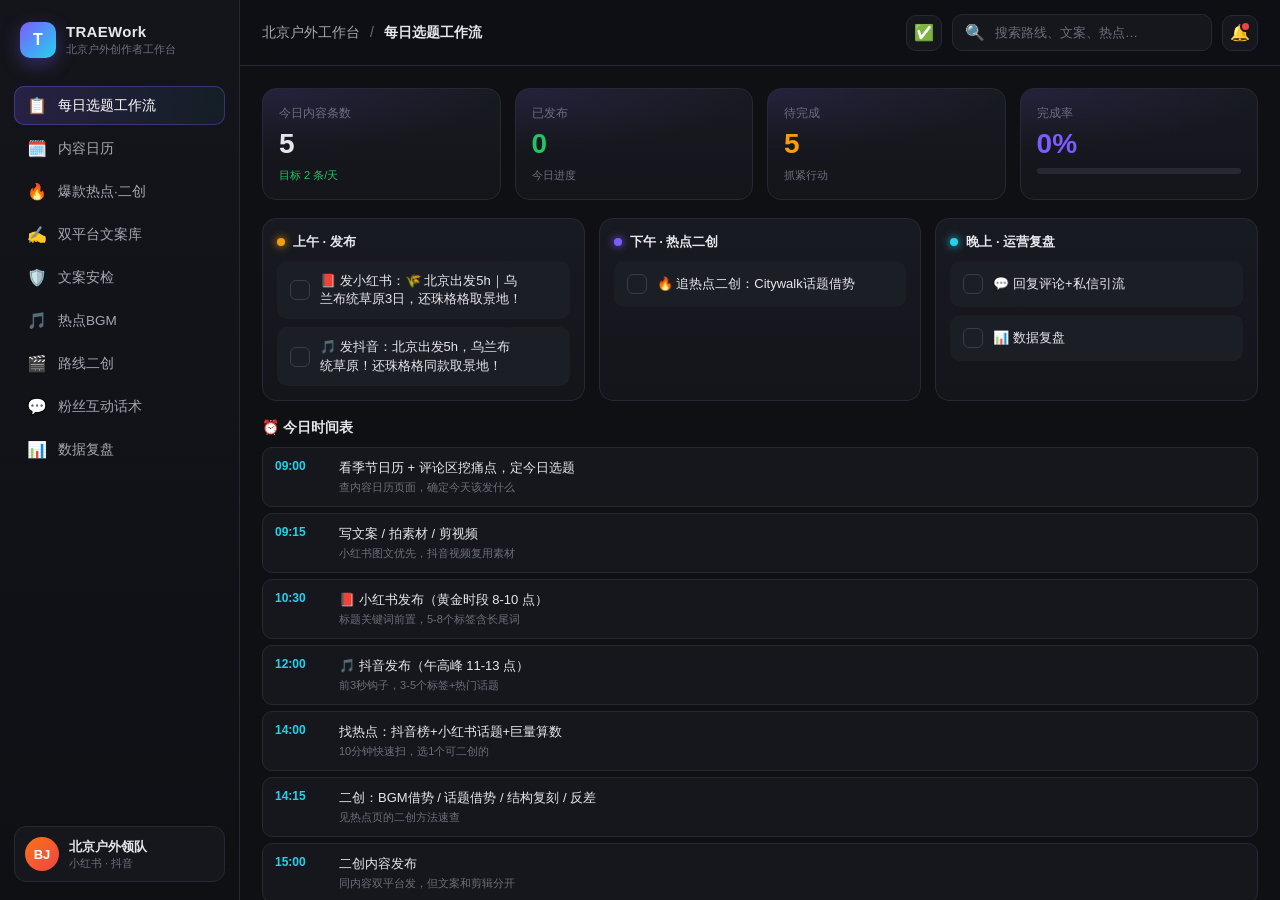
==== app/index.html @ 6b3df48c "初始部署：北京户外创作者工作台 APP 包含9个模块： - 每日选题工作流 - 内容日历（12月×37路线） - 爆款热点·二创 - 双平台文案库（AI生成） - 文案安检（违禁词扫描） - 热点BG" ====
<!DOCTYPE html>
<html lang="zh-CN">
<head>
<meta charset="UTF-8">
<meta name="viewport" content="width=device-width, initial-scale=1.0, maximum-scale=1.0, user-scalable=no, viewport-fit=cover">
<meta name="theme-color" content="#0e0e10">
<meta name="apple-mobile-web-app-capable" content="yes">
<meta name="apple-mobile-web-app-status-bar-style" content="black-translucent">
<meta name="apple-mobile-web-app-title" content="工作台">
<meta name="mobile-web-app-capable" content="yes">
<link rel="apple-touch-icon" href="icon-192.png">
<link rel="icon" type="image/png" sizes="192x192" href="icon-192.png">
<link rel="manifest" href="manifest.json">
<title>工作台 · 北京户外创作者</title>
<link rel="stylesheet" href="styles.css">
</head>
<body>
<div class="app">
  <!-- 左侧导航 -->
  <aside class="sidebar" id="sidebar">
    <div class="brand">
      <div class="brand-mark">T</div>
      <div class="brand-text">
        <div class="brand-name">TRAEWork</div>
        <div class="brand-sub">北京户外创作者工作台</div>
      </div>
    </div>
    <nav class="nav">
      <button class="nav-item active" data-page="plan">
        <span class="nav-icon">📋</span>
        <span class="nav-label">每日选题工作流</span>
      </button>
      <button class="nav-item" data-page="calendar">
        <span class="nav-icon">🗓️</span>
        <span class="nav-label">内容日历</span>
      </button>
      <button class="nav-item" data-page="hot">
        <span class="nav-icon">🔥</span>
        <span class="nav-label">爆款热点·二创</span>
      </button>
      <button class="nav-item" data-page="copy">
        <span class="nav-icon">✍️</span>
        <span class="nav-label">双平台文案库</span>
      </button>
      <button class="nav-item" data-page="check">
        <span class="nav-icon">🛡️</span>
        <span class="nav-label">文案安检</span>
      </button>
      <button class="nav-item" data-page="bgm">
        <span class="nav-icon">🎵</span>
        <span class="nav-label">热点BGM</span>
      </button>
      <button class="nav-item" data-page="remix">
        <span class="nav-icon">🎬</span>
        <span class="nav-label">路线二创</span>
      </button>
      <button class="nav-item" data-page="interact">
        <span class="nav-icon">💬</span>
        <span class="nav-label">粉丝互动话术</span>
      </button>
      <button class="nav-item" data-page="review">
        <span class="nav-icon">📊</span>
        <span class="nav-label">数据复盘</span>
      </button>
    </nav>
    <div class="sidebar-foot">
      <div class="user-chip">
        <div class="avatar">BJ</div>
        <div>
          <div class="u-name">北京户外领队</div>
          <div class="u-role">小红书 · 抖音</div>
        </div>
      </div>
    </div>
  </aside>

  <!-- 移动端底部 Tab -->
  <nav class="tabbar" id="tabbar">
    <button class="tab-item active" data-page="plan"><span class="tab-icon">📋</span><span class="tab-label">选题</span></button>
    <button class="tab-item" data-page="calendar"><span class="tab-icon">🗓️</span><span class="tab-label">日历</span></button>
    <button class="tab-item" data-page="hot"><span class="tab-icon">🔥</span><span class="tab-label">热点</span></button>
    <button class="tab-item" data-page="copy"><span class="tab-icon">✍️</span><span class="tab-label">文案</span></button>
    <button class="tab-item" data-page="check"><span class="tab-icon">🛡️</span><span class="tab-label">安检</span></button>
    <button class="tab-item" data-page="bgm"><span class="tab-icon">🎵</span><span class="tab-label">BGM</span></button>
    <button class="tab-item" data-page="remix"><span class="tab-icon">🎬</span><span class="tab-label">二创</span></button>
    <button class="tab-item" data-page="interact"><span class="tab-icon">💬</span><span class="tab-label">话术</span></button>
    <button class="tab-item" data-page="review"><span class="tab-icon">📊</span><span class="tab-label">复盘</span></button>
  </nav>

  <!-- 主内容区 -->
  <main class="main">
    <header class="topbar">
      <div class="topbar-left">
        <button class="menu-btn" id="menuBtn" aria-label="菜单">☰</button>
        <div class="crumb">
          <span class="crumb-home">北京户外工作台</span>
          <span class="crumb-sep">/</span>
          <span class="crumb-current" id="crumbCurrent">每日选题工作流</span>
        </div>
      </div>
      <div class="topbar-right">
        <button class="sync-btn" id="syncIcon" title="云端同步">☁️</button>
        <div class="search"><span>🔍</span><input type="text" id="globalSearch" placeholder="搜索路线、文案、热点…"></div>
        <button class="bell" aria-label="通知">🔔<span class="dot"></span></button>
      </div>
    </header>

    <section class="content" id="content">

      <!-- ====== 页面 1：每日选题工作流 ====== -->
      <div class="page active" id="page-plan">
        <!-- 顶部数据 -->
        <div class="stats">
          <div class="stat-card"><div class="stat-label">今日内容条数</div><div class="stat-value" id="stat-total">0</div><div class="stat-foot"><span class="up">目标 2 条/天</span></div></div>
          <div class="stat-card"><div class="stat-label">已发布</div><div class="stat-value done" id="stat-done">0</div><div class="stat-foot">今日进度</div></div>
          <div class="stat-card"><div class="stat-label">待完成</div><div class="stat-value pending" id="stat-pending">0</div><div class="stat-foot">抓紧行动</div></div>
          <div class="stat-card"><div class="stat-label">完成率</div><div class="stat-value rate" id="stat-rate">0%</div><div class="progress"><div class="bar" id="rateBar"></div></div></div>
        </div>

        <!-- 今日时间表 -->
        <!-- 今日任务看板（三栏） -->
        <div class="board">
          <section class="col"><div class="col-head"><div class="col-title"><span class="col-dot morning"></span>上午 · 发布</div></div><ul class="task-list" id="col-morning"></ul></section>
          <section class="col"><div class="col-head"><div class="col-title"><span class="col-dot afternoon"></span>下午 · 热点二创</div></div><ul class="task-list" id="col-afternoon"></ul></section>
          <section class="col"><div class="col-head"><div class="col-title"><span class="col-dot evening"></span>晚上 · 运营复盘</div></div><ul class="task-list" id="col-evening"></ul></section>
        </div>

        <div class="section-title" style="margin-top:18px">⏰ 今日时间表</div>
        <div class="timeline" id="timeline"></div>

        <!-- 选题决策表 -->
        <div class="section-title" style="margin-top:18px">🧠 今日选题决策表</div>
        <div class="idea-grid" id="topicGrid"></div>

        <!-- 评论区挖宝 -->
        <div class="section-title" style="margin-top:18px">💬 评论区选题金矿</div>
        <div class="comment-mine" id="commentMine"></div>
      </div>

      <!-- ====== 页面 2：内容日历 ====== -->
      <div class="page" id="page-calendar">
        <div class="page-head"><h2>📅 北京户外年度内容日历</h2><div class="calendar-nav"><button id="calPrev">‹</button><span id="calMonth">7月</span><button id="calNext">›</button></div></div>
        <div class="calendar-grid" id="calendarGrid"></div>
      </div>

      <!-- ====== 页面 3：爆款热点·二创 ====== -->
      <div class="page" id="page-hot">
        <div class="page-head"><h2>🔥 爆款热点 · 二创工作台</h2><button class="new-btn ghost" id="newHotBtn">＋ 收录热点</button></div>
        <div class="section-title">🔄 今日可追热点</div>
        <div class="hot-list" id="hotList"></div>
        <div class="section-title" style="margin-top:14px">🧪 二创方法速查</div>
        <div class="remix-methods" id="remixMethods"></div>
        <div class="section-title" style="margin-top:14px">🚫 违禁词速查表（发之前扫一眼）</div>
        <div class="banned-table" id="bannedTable"></div>
      </div>

      <!-- ====== 页面 4：双平台文案库 ====== -->
      <div class="page" id="page-copy">
        <div class="page-head"><h2>✍️ 双平台文案库</h2><div class="search local"><span>🔍</span><input type="text" id="copySearch" placeholder="搜路线、月份…"></div></div>
        
        <!-- AI 生成区 -->
        <div class="ai-gen-area">
          <div class="ai-gen-title">🤖 AI 智能生成文案</div>
          <div class="ai-gen-desc">输入任意路线名或地点，自动生成小红书+抖音双平台文案（自动过违禁词）</div>
          <div class="ai-gen-input-row">
            <input type="text" id="aiRouteInput" placeholder="例如：麻田岭露营、北灵山徒步、乌兰哈达火山…">
            <button class="btn primary" id="aiGenBtn">✨ 生成文案</button>
          </div>
          <div class="ai-gen-result" id="aiGenResult"></div>
        </div>

        <div class="section-title">📚 文案库 · 小红书 & 抖音 对照</div>
        <div class="copy-list" id="copyList"></div>
      </div>

      <!-- ====== 页面 5：文案安检 ====== -->
      <div class="page" id="page-check">
        <div class="page-head"><h2>🛡️ 文案安检 · 违禁词扫描</h2></div>
        <div class="check-layout">
          <!-- 左侧输入区 -->
          <div class="check-input-area">
            <div class="form-row">
              <label>选择平台</label>
              <div class="seg" id="scanPlatform">
                <button class="seg-btn active" data-plat="both">两平台都查</button>
                <button class="seg-btn" data-plat="xhs">📕 小红书</button>
                <button class="seg-btn" data-plat="dy">🎵 抖音</button>
              </div>
            </div>
            <div class="form-row">
              <label>粘贴你要检查的文案（标题+正文+标签都放进来）</label>
              <textarea id="scanInput" rows="10" placeholder="在这里粘贴小红书或抖音的文案内容…&#10;&#10;比如：&#10;北京最美冰瀑！白河峡谷徒步，拍出人生照片&#10;#白河峡谷 #冰瀑徒步 #北京户外 #组队"></textarea>
            </div>
            <div class="form-actions" style="justify-content:flex-start">
              <button class="btn primary" id="scanBtn">🔍 开始扫描</button>
              <button class="btn ghost" id="scanClear">清空</button>
            </div>
          </div>
          <!-- 右侧结果区 -->
          <div class="check-result-area" id="scanResult">
            <div class="scan-hint">👆 左边粘贴文案，选择平台，点击扫描即可检查违禁词</div>
          </div>
        </div>
      </div>

      <!-- ====== 页面 6：热点BGM ====== -->
      <div class="page" id="page-bgm">
        <div class="page-head">
          <h2>🎵 热点 BGM · 爆款背景音乐</h2>
          <div class="bgm-filters">
            <button class="bgm-filter active" data-filter="all">全部</button>
            <button class="bgm-filter" data-filter="抖音">抖音</button>
            <button class="bgm-filter" data-filter="小红书">小红书</button>
            <button class="bgm-filter" data-filter="治愈">治愈</button>
            <button class="bgm-filter" data-filter="励志">励志</button>
            <button class="bgm-filter" data-filter="古风">古风</button>
          </div>
        </div>
        <div class="bgm-list" id="bgmList"></div>
        <div class="section-title" style="margin-top:18px">💡 BGM 使用技巧</div>
        <div class="bgm-tips" id="bgmTips"></div>
      </div>

      <!-- ====== 页面 7：路线二创 ====== -->
      <div class="page" id="page-remix">
        <div class="page-head"><h2>🎬 路线二创 · 攻略转文案</h2></div>
        
        <div class="remix-layout">
          <!-- 左侧：输入攻略 -->
          <div class="remix-input-area">
            <div class="remix-step">
              <div class="remix-step-num">1</div>
              <div class="remix-step-text">粘贴路线攻略（从其他博主/自己整理的素材都可以）</div>
            </div>
            <textarea id="remixInput" rows="12" placeholder="在这里粘贴路线攻略文本…&#10;&#10;例如：&#10;麻田岭位于河北蔚县，海拔2100米，高山草甸地貌。&#10;从北京出发约4小时车程。&#10;路线全程约12公里，累计爬升600米，难度中等。&#10;7-8月是花开季节，草甸上野花遍地。&#10;适合露营、徒步、摄影。&#10;注意事项：海拔较高需带保暖衣物，无信号需提前下载轨迹。"></textarea>
            <div class="remix-options">
              <div class="form-row" style="margin:0">
                <label>内容风格</label>
                <div class="seg" id="remixStyle">
                  <button class="seg-btn active" data-style="种草">种草安利</button>
                  <button class="seg-btn" data-style="攻略">实用攻略</button>
                  <button class="seg-btn" data-style="vlog">vlog叙事</button>
                </div>
              </div>
            </div>
            <button class="btn primary remix-gen-btn" id="remixGenBtn">✨ 一键生成双平台文案</button>
          </div>
          
          <!-- 右侧：生成结果 -->
          <div class="remix-result-area" id="remixResult">
            <div class="scan-hint">👈 左边粘贴攻略，点「一键生成」即可获得可直接发布的小红书+抖音文案</div>
          </div>
        </div>
      </div>

      <!-- ====== 页面 9：粉丝互动话术 ====== -->
      <div class="page" id="page-interact">
        <div class="page-head">
          <h2>💬 粉丝互动话术库</h2>
          <div class="interact-filters">
            <button class="interact-filter active" data-stage="all">全部</button>
            <button class="interact-filter" data-stage="comment">评论回复</button>
            <button class="interact-filter" data-stage="dm">私信引导</button>
            <button class="interact-filter" data-stage="wechat">加微信</button>
          </div>
        </div>

        <!-- 转化漏斗示意 -->
        <div class="interact-funnel">
          <div class="funnel-step">
            <div class="funnel-icon">📝</div>
            <div class="funnel-label">发布内容</div>
            <div class="funnel-desc">吸引评论</div>
          </div>
          <div class="funnel-arrow">→</div>
          <div class="funnel-step">
            <div class="funnel-icon">💬</div>
            <div class="funnel-label">评论回复</div>
            <div class="funnel-desc">引导到私信</div>
          </div>
          <div class="funnel-arrow">→</div>
          <div class="funnel-step">
            <div class="funnel-icon">📨</div>
            <div class="funnel-label">私信沟通</div>
            <div class="funnel-desc">发送详情+报名</div>
          </div>
          <div class="funnel-arrow">→</div>
          <div class="funnel-step highlight">
            <div class="funnel-icon">🔗</div>
            <div class="funnel-label">加微信</div>
            <div class="funnel-desc">建立长期联系</div>
          </div>
        </div>

        <!-- 平台切换 -->
        <div class="interact-platform-tabs">
          <button class="interact-plat-tab active" data-plat="xhs">📕 小红书话术</button>
          <button class="interact-plat-tab" data-plat="dy">🎵 抖音话术</button>
        </div>

        <!-- 话术列表 -->
        <div class="interact-list" id="interactList"></div>

        <!-- 互动技巧 -->
        <div class="section-title" style="margin-top:18px">💡 互动转化技巧</div>
        <div class="interact-tips" id="interactTips"></div>
      </div>

      <!-- ====== 页面 8：数据复盘 ====== -->
      <div class="page" id="page-review">
        <div class="page-head"><h2>📊 数据复盘</h2><button class="new-btn ghost" id="newReviewBtn">＋ 新增复盘</button></div>
        <div class="review-grid" id="reviewGrid"></div>
      </div>
    </section>
  </main>
</div>

<!-- 弹层：热点 -->
<div class="modal" id="hotModal">
  <div class="modal-mask"></div>
  <div class="modal-body">
    <div class="modal-title">收录热点</div>
    <div class="form-row"><label>热点标题</label><input id="hotTitle" type="text" placeholder="例如：某爆款BGM"></div>
    <div class="form-row"><label>平台 / 来源</label><input id="hotFrom" type="text" placeholder="抖音 / 小红书 / B站…"></div>
    <div class="form-row"><label>链接（可选）</label><input id="hotLink" type="text" placeholder="https://…"></div>
    <div class="form-row"><label>二创角度</label><textarea id="hotAngle" rows="2" placeholder="你的切入角度"></textarea></div>
    <div class="form-actions"><button class="btn ghost" data-close="hotModal">取消</button><button class="btn primary" id="hotSave">保存</button></div>
  </div>
</div>

<!-- 弹层：复盘 -->
<div class="modal" id="reviewModal">
  <div class="modal-mask"></div>
  <div class="modal-body">
    <div class="modal-title">新增复盘</div>
    <div class="form-row"><label>内容主题</label><input id="rvTopic" type="text" placeholder="例：坡峰岭红叶 vlog"></div>
    <div class="form-row"><label>平台</label><div class="seg"><button class="seg-btn active" data-plat="小红书">小红书</button><button class="seg-btn" data-plat="抖音">抖音</button></div></div>
    <div class="form-row two"><div><label>播放量</label><input id="rvViews" type="number" placeholder="0"></div><div><label>点赞</label><input id="rvLikes" type="number" placeholder="0"></div></div>
    <div class="form-row two"><div><label>收藏</label><input id="rvSaves" type="number" placeholder="0"></div><div><label>评论</label><input id="rvComments" type="number" placeholder="0"></div></div>
    <div class="form-row"><label>互动率 %</label><input id="rvRate" type="number" placeholder="0" step="0.1"></div>
    <div class="form-row"><label>报名转化（私信数）</label><input id="rvLeads" type="number" placeholder="0"></div>
    <div class="form-row"><label>复盘要点</label><textarea id="rvNote" rows="3" placeholder="哪些做得好，下次怎么改进…"></textarea></div>
    <div class="form-actions"><button class="btn ghost" data-close="reviewModal">取消</button><button class="btn primary" id="rvSave">保存</button></div>
  </div>
</div>

<!-- 弹层：文案详情 -->
<div class="modal" id="copyModal">
  <div class="modal-mask"></div>
  <div class="modal-body copy-modal-body">
    <div class="modal-title" id="copyModalTitle">文案详情</div>
    <div class="copy-detail" id="copyDetail"></div>
    <div class="form-actions"><button class="btn ghost" id="copyClose">关闭</button><button class="btn primary" id="copyCopyBtn">📋 一键复制</button></div>
  </div>
</div>

<!-- 抽屉 -->
<div class="drawer" id="drawer">
  <div class="drawer-mask"></div>
  <div class="drawer-body" id="drawerBody"></div>
</div>

<div class="toast" id="toast"></div>
<script src="app.js"></script>
</body>
</html>
---- app/styles.css ----
/* ========== 基础变量 ========== */
:root{
  --bg:#0f1014; --bg-2:#16171d; --bg-3:#1c1e25; --line:#262833; --line-2:#2f323d;
  --text:#e6e7ec; --text-2:#a4a7b3; --text-3:#6b6f7c;
  --primary:#7c5cff; --primary-2:#5b3df0; --accent:#22d3ee;
  --green:#22c55e; --red:#ef4444; --yellow:#f59e0b; --pink:#ec4899; --orange:#f97316;
  --xiaohongshu:#ff2442; --douyin:#00f2ea;
  --shadow:0 10px 30px rgba(0,0,0,.35); --radius:14px;
}
*{box-sizing:border-box}
html,body{margin:0;padding:0;height:100%}
body{font-family:-apple-system,BlinkMacSystemFont,"PingFang SC","Hiragino Sans GB","Microsoft YaHei",Segoe UI,Roboto,Helvetica,Arial,sans-serif;background:var(--bg);color:var(--text);-webkit-font-smoothing:antialiased;overflow:hidden}
button{font:inherit;color:inherit;background:none;border:0;cursor:pointer}
input,textarea{font:inherit;color:inherit;background:transparent;border:0;outline:none;width:100%}
ul{list-style:none;margin:0;padding:0}
h2{margin:0;font-size:18px;font-weight:600}

/* ========== 布局 ========== */
.app{display:grid;grid-template-columns:240px 1fr;height:100vh;height:100dvh;width:100%;background:var(--bg)}
.sidebar{background:linear-gradient(180deg,#14151b 0%,#0f1014 100%);border-right:1px solid var(--line);display:flex;flex-direction:column;padding:18px 14px;gap:18px}
.brand{display:flex;align-items:center;gap:10px;padding:4px 6px}
.brand-mark{width:36px;height:36px;border-radius:10px;background:linear-gradient(135deg,#7c5cff,#22d3ee);display:grid;place-items:center;font-weight:800;color:#fff;box-shadow:0 6px 18px rgba(124,92,255,.35)}
.brand-name{font-weight:700;font-size:15px;letter-spacing:.3px}
.brand-sub{font-size:11px;color:var(--text-3);margin-top:2px}
.nav{display:flex;flex-direction:column;gap:4px;margin-top:6px}
.nav-item{display:flex;align-items:center;gap:10px;padding:10px 12px;border-radius:10px;color:var(--text-2);transition:.2s;text-align:left}
.nav-item:hover{background:var(--bg-2);color:var(--text)}
.nav-item.active{background:linear-gradient(90deg,rgba(124,92,255,.18),rgba(34,211,238,.05));color:#fff;box-shadow:inset 0 0 0 1px rgba(124,92,255,.35)}
.nav-icon{width:22px;text-align:center}
.nav-label{font-size:13.5px}
.sidebar-foot{margin-top:auto}
.user-chip{display:flex;align-items:center;gap:10px;padding:10px;border-radius:12px;background:var(--bg-2);border:1px solid var(--line)}
.avatar{width:34px;height:34px;border-radius:50%;background:linear-gradient(135deg,#f97316,#ef4444);display:grid;place-items:center;font-weight:700;color:#fff;font-size:13px}
.u-name{font-size:13px;font-weight:600}
.u-role{font-size:11px;color:var(--text-3)}

/* ========== 主区 ========== */
.main{display:flex;flex-direction:column;min-width:0;overflow:hidden}
.topbar{display:flex;align-items:center;justify-content:space-between;padding:14px 22px;border-bottom:1px solid var(--line);background:rgba(15,16,20,.7);backdrop-filter:blur(8px);position:sticky;top:0;z-index:10}
.topbar-left{display:flex;align-items:center;gap:12px}
.menu-btn{display:none;font-size:20px;color:var(--text-2);padding:6px 8px;border-radius:8px}
.menu-btn:hover{background:var(--bg-2);color:var(--text)}
.crumb{font-size:14px;color:var(--text-2)}
.crumb-sep{margin:0 6px;color:var(--text-3)}
.crumb-current{color:var(--text);font-weight:600}
.topbar-right{display:flex;align-items:center;gap:10px}
.search{display:flex;align-items:center;gap:8px;background:var(--bg-2);border:1px solid var(--line);border-radius:10px;padding:8px 12px;width:260px;color:var(--text-3)}
.search.local{width:220px}
.search input{color:var(--text);font-size:13px}
.search input::placeholder{color:var(--text-3)}
.bell{position:relative;width:36px;height:36px;border-radius:10px;background:var(--bg-2);border:1px solid var(--line)}
.bell .dot{position:absolute;top:7px;right:8px;width:7px;height:7px;border-radius:50%;background:var(--red);box-shadow:0 0 0 2px var(--bg-2)}
.new-btn{background:linear-gradient(135deg,#7c5cff,#5b3df0);color:#fff;border-radius:10px;padding:9px 14px;font-size:13px;font-weight:600;box-shadow:0 6px 18px rgba(124,92,255,.35)}
.new-btn:hover{filter:brightness(1.05)}
.new-btn.ghost{background:var(--bg-2);border:1px solid var(--line);color:var(--text);box-shadow:none}
.new-btn.ghost:hover{border-color:var(--primary)}

/* ========== 内容 ========== */
.content{flex:1;overflow:auto;padding:22px;scrollbar-width:thin;scrollbar-color:#2a2c36 transparent}
.content::-webkit-scrollbar{width:8px;height:8px}
.content::-webkit-scrollbar-thumb{background:#2a2c36;border-radius:6px}
.page{display:none}
.page.active{display:block;animation:fade .2s ease}
@keyframes fade{from{opacity:0;transform:translateY(4px)}to{opacity:1;transform:none}}
.section-title{font-size:14px;font-weight:600;margin-bottom:10px;display:flex;align-items:center;gap:8px}

/* 统计卡片 */
.stats{display:grid;grid-template-columns:repeat(4,1fr);gap:14px;margin-bottom:18px}
.stat-card{background:linear-gradient(180deg,#181a21 0%,#14151b 100%);border:1px solid var(--line);border-radius:var(--radius);padding:16px;position:relative;overflow:hidden}
.stat-card::before{content:"";position:absolute;inset:0;background:radial-gradient(400px 100px at 0% 0%,rgba(124,92,255,.12),transparent 60%);pointer-events:none}
.stat-label{color:var(--text-3);font-size:12px}
.stat-value{font-size:28px;font-weight:700;margin:6px 0 8px;letter-spacing:.3px}
.stat-value.done{color:var(--green)}
.stat-value.pending{color:var(--yellow)}
.stat-value.rate{color:var(--primary)}
.stat-foot{font-size:11px;color:var(--text-3);display:flex;gap:6px;align-items:center}
.up{color:var(--green)}
.progress{height:6px;background:#262833;border-radius:99px;overflow:hidden;margin-top:6px}
.bar{height:100%;width:0%;background:linear-gradient(90deg,#7c5cff,#22d3ee);border-radius:99px;transition:width .4s ease}

/* 看板（三栏） */
.board{display:grid;grid-template-columns:repeat(3,1fr);gap:14px;margin-bottom:18px}
@media (max-width:900px){.board{grid-template-columns:1fr}}
.col{background:linear-gradient(180deg,#181a21 0%,#14151b 100%);border:1px solid var(--line);border-radius:var(--radius);padding:14px;min-height:120px}
.col-head{display:flex;align-items:center;justify-content:space-between;margin-bottom:10px}
.col-title{font-size:13px;font-weight:600;display:flex;align-items:center;gap:8px}
.col-dot{width:8px;height:8px;border-radius:50%;display:inline-block}
.col-dot.morning{background:var(--yellow);box-shadow:0 0 8px var(--yellow)}
.col-dot.afternoon{background:var(--primary);box-shadow:0 0 8px var(--primary)}
.col-dot.evening{background:var(--accent);box-shadow:0 0 8px var(--accent)}
.task-list{display:flex;flex-direction:column;gap:8px}
.task{display:flex;align-items:center;gap:10px;padding:10px 12px;border-radius:10px;background:var(--bg-3);border:1px solid transparent;transition:.15s}
.task:hover{border-color:var(--line-2)}
.task.done{opacity:.6}
.task.done .task-name{text-decoration:line-through;color:var(--text-3)}
.check{width:20px;height:20px;border-radius:6px;border:1.5px solid #3a3d49;flex:0 0 auto;display:grid;place-items:center;cursor:pointer;transition:.15s}
.check:hover{border-color:var(--primary)}
.task.done .check{background:linear-gradient(135deg,#7c5cff,#22d3ee);border-color:transparent}
.check svg{width:12px;height:12px;stroke:#fff;stroke-width:3;fill:none;display:none}
.task.done .check svg{display:block}
.task-name{flex:1;font-size:13px;line-height:1.4}
.task-del{color:var(--text-3);width:24px;height:24px;border-radius:6px;display:grid;place-items:center;opacity:0;transition:.15s}
.task:hover .task-del{opacity:1}
.task-del:hover{background:rgba(239,68,68,.12);color:var(--red)}
.timeline{display:flex;flex-direction:column;gap:6px}
.time-slot{display:flex;gap:12px;align-items:flex-start;padding:10px 12px;border-radius:10px;background:var(--bg-2);border:1px solid var(--line)}
.time-slot .time{font-size:12px;color:var(--accent);width:52px;flex:0 0 auto;font-weight:600;padding-top:1px}
.time-slot .time-desc{font-size:13px;flex:1;line-height:1.5}
.time-slot .time-desc small{display:block;color:var(--text-3);font-size:11px;margin-top:2px}

/* ========== 选题决策表 ========== */
.topic-card{background:linear-gradient(180deg,#181a21,#14151b);border:1px solid var(--line);border-radius:12px;padding:14px;display:flex;flex-direction:column;gap:8px}
.topic-card .topic-name{font-size:14px;font-weight:600;color:var(--accent)}
.topic-card .topic-score{display:flex;gap:12px;font-size:11px;color:var(--text-3);flex-wrap:wrap}
.topic-card .topic-score span{background:var(--bg-2);padding:2px 8px;border-radius:99px}
.topic-card .topic-score .score-total{background:linear-gradient(135deg,#7c5cff,#22d3ee);color:#fff;font-weight:700}
.topic-card .topic-from{font-size:11px;color:var(--text-3)}
.topic-card .topic-hook{font-size:12.5px;color:var(--text-2);line-height:1.6}

/* ========== 评论区挖宝 ========== */
.comment-mine{display:flex;flex-direction:column;gap:6px}
.comment-item{display:flex;gap:10px;align-items:flex-start;padding:10px 12px;border-radius:10px;background:var(--bg-2);border:1px solid var(--line)}
.comment-item .cmt-q{font-size:12.5px;color:var(--text);flex:1;line-height:1.5}
.comment-item .cmt-arrow{color:var(--accent);font-weight:700;font-size:14px;flex:0 0 auto}
.comment-item .cmt-topic{font-size:12px;color:var(--primary);flex:0 0 140px;text-align:right;line-height:1.4}

/* ========== 日历 ========== */
.calendar-nav{display:flex;align-items:center;gap:10px}
.calendar-nav button{width:30px;height:30px;border-radius:8px;background:var(--bg-2);border:1px solid var(--line);color:var(--text-2);font-size:18px;display:grid;place-items:center}
.calendar-nav button:hover{background:var(--primary);color:#fff;border-color:var(--primary)}
#calMonth{font-size:16px;font-weight:600;min-width:50px;text-align:center}
.calendar-grid{display:flex;flex-direction:column;gap:12px}
.cal-month-card{background:linear-gradient(180deg,#181a21,#14151b);border:1px solid var(--line);border-radius:12px;overflow:hidden}
.cal-month-head{padding:12px 14px;display:flex;align-items:center;gap:10px;border-bottom:1px solid var(--line);background:var(--bg-3)}
.cal-month-head .mon{font-size:15px;font-weight:700;min-width:60px}
.cal-month-head .mon-theme{font-size:12px;color:var(--accent)}
.cal-route-table{width:100%;border-collapse:collapse}
.cal-route-table th{text-align:left;padding:8px 14px;font-size:11px;color:var(--text-3);font-weight:500;border-bottom:1px solid var(--line)}
.cal-route-table td{padding:10px 14px;font-size:12.5px;border-bottom:1px solid rgba(38,40,51,.5);vertical-align:top;line-height:1.5}
.cal-route-table td.route-name{font-weight:600;color:var(--text)}
.cal-route-table td.route-copy{color:var(--text-2);max-width:300px}
.cal-route-table tr:hover td{background:rgba(124,92,255,.05)}
.plat-badge{display:inline-block;padding:2px 7px;border-radius:99px;font-size:10px;font-weight:600;margin-right:4px}
.plat-badge.xhs{background:rgba(255,36,66,.15);color:var(--xiaohongshu)}
.plat-badge.dy{background:rgba(0,242,234,.12);color:var(--douyin)}

/* ========== 热点 ========== */
.hot-list{display:flex;flex-direction:column;gap:10px}
.hot-item{display:flex;gap:12px;align-items:flex-start;background:linear-gradient(180deg,#181a21,#14151b);border:1px solid var(--line);border-radius:12px;padding:12px}
.hot-cover{width:96px;height:64px;border-radius:8px;flex:0 0 auto;background:linear-gradient(135deg,#ec4899,#7c5cff);display:grid;place-items:center;color:#fff;font-size:22px}
.hot-body{flex:1;min-width:0}
.hot-title{font-size:14px;font-weight:600;margin-bottom:4px}
.hot-meta{font-size:11.5px;color:var(--text-3);display:flex;gap:8px;flex-wrap:wrap;margin-bottom:6px}
.hot-angle{font-size:12.5px;color:var(--text-2);line-height:1.5}
.hot-actions{display:flex;gap:6px;margin-top:8px}
.link-btn{font-size:11px;padding:4px 8px;border-radius:6px;background:var(--bg-3);color:var(--text-2)}
.link-btn:hover{background:var(--primary);color:#fff}

/* ========== 二创方法速查 ========== */
.remix-methods{display:grid;grid-template-columns:repeat(auto-fill,minmax(260px,1fr));gap:10px}
.remix-card{background:linear-gradient(180deg,#181a21,#14151b);border:1px solid var(--line);border-radius:12px;padding:14px;display:flex;flex-direction:column;gap:8px}
.remix-card .rm-title{font-size:14px;font-weight:600}
.remix-card .rm-tag{font-size:10px;background:rgba(124,92,255,.15);color:#a99bff;padding:2px 8px;border-radius:99px;align-self:flex-start}
.remix-card .rm-desc{font-size:12px;color:var(--text-2);line-height:1.6}
.remix-card .rm-time{font-size:11px;color:var(--text-3)}

/* ========== 文案库 ========== */
.copy-list{display:flex;flex-direction:column;gap:10px}
.copy-item{background:linear-gradient(180deg,#181a21,#14151b);border:1px solid var(--line);border-radius:12px;padding:14px;display:flex;gap:14px;cursor:pointer;transition:.15s}
.copy-item:hover{border-color:var(--primary)}
.copy-item .copy-month{flex:0 0 auto;width:48px;height:48px;border-radius:12px;background:linear-gradient(135deg,#7c5cff,#f97316);display:grid;place-items:center;font-weight:800;color:#fff;font-size:13px}
.copy-item .copy-info{flex:1;min-width:0}
.copy-item .copy-title{font-size:14px;font-weight:600;margin-bottom:4px}
.copy-item .copy-route{font-size:12px;color:var(--accent);margin-bottom:4px}
.copy-item .copy-platforms{display:flex;gap:6px;margin-bottom:6px}
.copy-item .copy-preview{font-size:12px;color:var(--text-2);line-height:1.6;display:-webkit-box;-webkit-line-clamp:2;-webkit-box-orient:vertical;overflow:hidden}

/* 文案详情弹层 */
.copy-modal-body{width:min(640px,94vw) !important}
.copy-detail{max-height:60vh;overflow:auto;display:flex;flex-direction:column;gap:12px}
.copy-block{background:var(--bg-2);border:1px solid var(--line);border-radius:10px;padding:12px}
.copy-block .cb-platform{font-size:12px;font-weight:700;margin-bottom:6px;display:flex;align-items:center;gap:6px}
.copy-block .cb-platform .dot{width:8px;height:8px;border-radius:50%}
.copy-block .cb-platform .dot.xhs-dot{background:var(--xiaohongshu)}
.copy-block .cb-platform .dot.dy-dot{background:var(--douyin)}
.copy-block .cb-field{margin-bottom:6px}
.copy-block .cb-label{font-size:10px;color:var(--text-3);margin-bottom:2px;text-transform:uppercase}
.copy-block .cb-val{font-size:13px;line-height:1.7;white-space:pre-wrap;word-break:break-word}
.copy-block .cb-tags{display:flex;gap:4px;flex-wrap:wrap}
.copy-block .cb-tags span{font-size:10px;background:rgba(124,92,255,.12);color:#a99bff;padding:2px 7px;border-radius:99px}

/* ========== 复盘 ========== */
.review-grid{display:grid;grid-template-columns:repeat(auto-fill,minmax(300px,1fr));gap:12px}
.review-card{background:linear-gradient(180deg,#181a21,#14151b);border:1px solid var(--line);border-radius:12px;padding:14px}
.rv-head{display:flex;justify-content:space-between;align-items:center;margin-bottom:8px}
.rv-topic{font-size:14px;font-weight:600}
.rv-plat{font-size:10px;padding:2px 7px;border-radius:99px;font-weight:600}
.rv-plat.xhs{background:rgba(255,36,66,.15);color:var(--xiaohongshu)}
.rv-plat.dy{background:rgba(0,242,234,.12);color:var(--douyin)}
.rv-stats{display:flex;gap:14px;font-size:12px;color:var(--text-2);margin:6px 0 8px;flex-wrap:wrap}
.rv-stats b{color:var(--text)}
.rv-note{font-size:12.5px;color:var(--text-2);line-height:1.6}

/* ========== 弹层 ========== */
.modal{position:fixed;inset:0;display:none;align-items:center;justify-content:center;z-index:50}
.modal.show{display:flex;animation:fade .15s ease}
.modal-mask{position:absolute;inset:0;background:rgba(0,0,0,.55);backdrop-filter:blur(4px)}
.modal-body{position:relative;width:min(420px,92vw);background:#181a21;border:1px solid var(--line);border-radius:16px;padding:18px;box-shadow:var(--shadow);max-height:90vh;overflow:auto}
.modal-title{font-size:16px;font-weight:600;margin-bottom:12px}
.form-row{margin-bottom:12px}
.form-row label{display:block;font-size:12px;color:var(--text-3);margin-bottom:6px}
.form-row.two{display:grid;grid-template-columns:1fr 1fr;gap:10px}
.form-row input,.form-row textarea{background:var(--bg-2);border:1px solid var(--line);border-radius:10px;padding:10px 12px;font-size:13.5px;transition:.15s;width:100%}
.form-row input:focus,.form-row textarea:focus{border-color:var(--primary);background:#1a1c24}
.seg{display:flex;background:var(--bg-2);border:1px solid var(--line);border-radius:10px;padding:4px;gap:4px}
.seg-btn{flex:1;padding:8px;border-radius:8px;color:var(--text-2);font-size:13px}
.seg-btn.active{background:var(--primary);color:#fff}
.form-actions{display:flex;gap:8px;justify-content:flex-end;margin-top:6px}
.btn{padding:9px 16px;border-radius:10px;font-size:13px;font-weight:600}
.btn.ghost{background:var(--bg-3);color:var(--text-2)}
.btn.ghost:hover{color:var(--text)}
.btn.primary{background:linear-gradient(135deg,#7c5cff,#5b3df0);color:#fff;box-shadow:0 6px 18px rgba(124,92,255,.35)}

/* Toast */
.toast{position:fixed;left:50%;bottom:80px;transform:translateX(-50%) translateY(20px);background:#1c1e25;border:1px solid var(--line);color:var(--text);padding:10px 16px;border-radius:99px;font-size:13px;opacity:0;pointer-events:none;transition:.25s;z-index:200;box-shadow:var(--shadow)}
.toast.show{opacity:1;transform:translateX(-50%) translateY(0)}

/* Tabbar */
.tabbar{display:none;position:fixed;left:0;right:0;bottom:0;z-index:40;background:rgba(15,16,20,.92);backdrop-filter:blur(10px);border-top:1px solid var(--line);padding:6px 6px calc(6px + env(safe-area-inset-bottom));justify-content:space-around}
.tab-item{flex:1;display:flex;flex-direction:column;align-items:center;gap:2px;padding:6px 0;color:var(--text-3);font-size:10.5px}
.tab-item.active{color:var(--primary)}
.tab-icon{font-size:20px}

/* 抽屉 */
.drawer{position:fixed;inset:0;display:none;z-index:60}
.drawer.show{display:block}
.drawer-mask{position:absolute;inset:0;background:rgba(0,0,0,.5)}
.drawer-body{position:absolute;left:0;top:0;bottom:0;width:78%;max-width:300px;background:#14151b;border-right:1px solid var(--line);transform:translateX(-100%);transition:transform .25s ease;padding:18px 14px;display:flex;flex-direction:column;gap:18px}
.drawer.show .drawer-body{transform:translateX(0)}

/* 同步按钮 */
.sync-btn{width:36px;height:36px;border-radius:10px;background:var(--bg-2);border:1px solid var(--line);font-size:16px;display:grid;place-items:center;cursor:pointer;transition:.15s}
.sync-btn:hover{background:var(--bg-3);border-color:var(--line-2)}
.sync-btn.syncing{animation:spin 1s linear infinite}
@keyframes spin{from{transform:rotate(0deg)}to{transform:rotate(360deg)}}
.sync-btn.synced{border-color:var(--green)}
.sync-btn.offline{border-color:var(--yellow)}

/* AI 生成区 */
.ai-gen-area{background:linear-gradient(135deg,rgba(124,92,255,.08),rgba(34,211,238,.05));border:1px solid rgba(124,92,255,.2);border-radius:14px;padding:18px;margin-bottom:16px}
.ai-gen-title{font-size:16px;font-weight:700;margin-bottom:4px;display:flex;align-items:center;gap:8px}
.ai-gen-desc{font-size:12px;color:var(--text-3);margin-bottom:14px}
.ai-gen-input-row{display:flex;gap:8px}
.ai-gen-input-row input{flex:1;background:var(--bg-2);border:1px solid var(--line);border-radius:10px;padding:10px 14px;font-size:14px;color:var(--text)}
.ai-gen-input-row input:focus{border-color:var(--primary);background:#1a1c24}
.ai-gen-result{margin-top:14px;min-height:60px}
.ai-gen-card{background:var(--bg-2);border:1px solid var(--line);border-radius:12px;padding:14px;margin-bottom:10px}
.ai-gen-card .ai-gen-route{font-size:14px;font-weight:700;color:var(--accent);margin-bottom:10px}
.ai-gen-card .ai-gen-platforms{display:grid;grid-template-columns:1fr 1fr;gap:10px}
@media(max-width:700px){.ai-gen-card .ai-gen-platforms{grid-template-columns:1fr}}
.ai-gen-plat{background:var(--bg-3);border-radius:10px;padding:12px}
.ai-gen-plat .ai-plat-name{font-size:12px;font-weight:700;margin-bottom:6px}
.ai-gen-plat .ai-plat-name .dot{display:inline-block;width:8px;height:8px;border-radius:50%;margin-right:6px}
.ai-gen-plat .ai-plat-name .dot.xhs-dot{background:var(--xiaohongshu)}
.ai-gen-plat .ai-plat-name .dot.dy-dot{background:var(--douyin)}
.ai-gen-plat .ai-plat-line{margin-bottom:4px}
.ai-gen-plat .ai-plat-label{font-size:10px;color:var(--text-3);margin-bottom:2px}
.ai-gen-plat .ai-plat-val{font-size:12.5px;line-height:1.6;color:var(--text)}
.ai-gen-plat .ai-plat-tags{display:flex;gap:4px;flex-wrap:wrap;margin-top:4px}
.ai-gen-plat .ai-plat-tags span{font-size:10px;background:rgba(124,92,255,.12);color:#a99bff;padding:2px 7px;border-radius:99px}
.ai-gen-actions{display:flex;gap:6px;margin-top:10px;flex-wrap:wrap}
.ai-gen-empty{color:var(--text-3);font-size:13px;text-align:center;padding:20px}
.ai-scan-badge{display:inline-block;font-size:10px;padding:2px 7px;border-radius:99px;margin-left:6px}
.ai-scan-badge.pass{background:rgba(34,197,94,.12);color:var(--green)}
.ai-scan-badge.warn{background:rgba(245,158,11,.12);color:var(--yellow)}

/* 违禁词速查表 - Tab切换 */
.bw-tabs{display:flex;gap:6px;margin-bottom:10px;flex-wrap:wrap}
.bw-tab{padding:6px 14px;border-radius:8px;font-size:12px;background:var(--bg-2);color:var(--text-2);border:1px solid var(--line)}
.bw-tab.active{background:var(--primary);color:#fff;border-color:var(--primary)}
.bw-tab:hover:not(.active){border-color:var(--line-2);color:var(--text)}
.bw-section{margin-bottom:14px}
.bw-section-title{font-size:13px;font-weight:600;margin-bottom:6px;color:var(--text)}
.bw-content{animation:fade .2s ease}

/* 路线二创 */
.remix-layout{display:grid;grid-template-columns:1fr 1fr;gap:16px;align-items:start}
@media(max-width:900px){.remix-layout{grid-template-columns:1fr}}
.remix-input-area{background:linear-gradient(180deg,#181a21,#14151b);border:1px solid var(--line);border-radius:12px;padding:16px}
.remix-input-area textarea{min-height:260px;resize:vertical;line-height:1.7;font-size:13px;background:var(--bg-2);border:1px solid var(--line);border-radius:10px;padding:12px}
.remix-input-area textarea:focus{border-color:var(--primary)}
.remix-step{display:flex;align-items:center;gap:10px;margin-bottom:10px}
.remix-step-num{width:24px;height:24px;border-radius:50%;background:var(--primary);color:#fff;font-size:12px;font-weight:700;display:grid;place-items:center;flex:0 0 auto}
.remix-step-text{font-size:13px;color:var(--text-2)}
.remix-options{margin:12px 0}
.remix-gen-btn{width:100%;padding:12px;font-size:14px;margin-top:4px}
.remix-result-area{background:linear-gradient(180deg,#181a21,#14151b);border:1px solid var(--line);border-radius:12px;padding:16px;min-height:400px}
.remix-output{display:flex;flex-direction:column;gap:12px}
.remix-out-card{background:var(--bg-2);border:1px solid var(--line);border-radius:10px;padding:14px}
.remix-out-head{display:flex;align-items:center;gap:8px;margin-bottom:10px;font-size:13px;font-weight:700}
.remix-out-head .dot{width:8px;height:8px;border-radius:50%}
.remix-out-head .dot.xhs-dot{background:var(--xiaohongshu)}
.remix-out-head .dot.dy-dot{background:var(--douyin)}
.remix-out-section{margin-bottom:8px}
.remix-out-label{font-size:10px;color:var(--text-3);text-transform:uppercase;margin-bottom:3px}
.remix-out-val{font-size:13px;line-height:1.7;color:var(--text);white-space:pre-wrap;word-break:break-word}
.remix-out-tags{display:flex;gap:4px;flex-wrap:wrap;margin-top:4px}
.remix-out-tags span{font-size:10px;background:rgba(124,92,255,.12);color:#a99bff;padding:2px 7px;border-radius:99px}
.remix-out-actions{display:flex;gap:6px;margin-top:10px;flex-wrap:wrap}
.remix-scan{padding:8px 12px;border-radius:8px;font-size:12px;margin-top:8px}
.remix-scan.pass{background:rgba(34,197,94,.08);color:var(--green);border:1px solid rgba(34,197,94,.2)}
.remix-scan.warn{background:rgba(245,158,11,.08);color:var(--yellow);border:1px solid rgba(245,158,11,.2)}

/* 热点 BGM */
.bgm-filters{display:flex;gap:6px;flex-wrap:wrap}
.bgm-filter{padding:5px 12px;border-radius:8px;font-size:12px;background:var(--bg-2);color:var(--text-2);border:1px solid var(--line)}
.bgm-filter.active{background:var(--primary);color:#fff;border-color:var(--primary)}
.bgm-filter:hover:not(.active){border-color:var(--line-2)}
.bgm-list{display:grid;grid-template-columns:repeat(auto-fill,minmax(320px,1fr));gap:12px}
.bgm-card{background:linear-gradient(180deg,#181a21,#14151b);border:1px solid var(--line);border-radius:12px;padding:14px;display:flex;flex-direction:column;gap:8px;transition:.15s}
.bgm-card:hover{border-color:var(--primary)}
.bgm-card-head{display:flex;justify-content:space-between;align-items:flex-start;gap:8px}
.bgm-name{font-size:15px;font-weight:700}
.bgm-artist{font-size:12px;color:var(--text-3);margin-top:2px}
.bgm-heat{font-size:11px;background:rgba(239,68,68,.1);color:var(--red);padding:3px 8px;border-radius:99px;white-space:nowrap;font-weight:600}
.bgm-platforms{display:flex;gap:4px;flex-wrap:wrap}
.bgm-plat-tag{font-size:10px;padding:2px 7px;border-radius:99px;font-weight:600}
.bgm-plat-tag.xhs{background:rgba(255,36,66,.15);color:var(--xiaohongshu)}
.bgm-plat-tag.dy{background:rgba(0,242,234,.12);color:var(--douyin)}
.bgm-plat-tag.both{background:rgba(124,92,255,.15);color:#a99bff}
.bgm-scene{font-size:12px;color:var(--accent);line-height:1.5}
.bgm-meta{display:flex;gap:10px;font-size:11px;color:var(--text-3);flex-wrap:wrap}
.bgm-tip{font-size:12px;color:var(--text-2);line-height:1.6;background:var(--bg-2);padding:8px 10px;border-radius:8px;border-left:3px solid var(--primary)}
.bgm-actions{display:flex;gap:6px;margin-top:4px}
.bgm-status{font-size:10px;padding:2px 7px;border-radius:99px;align-self:flex-start}
.bgm-status.hot{background:rgba(239,68,68,.12);color:var(--red)}
.bgm-status.up{background:rgba(34,197,94,.12);color:var(--green)}
.bgm-status.long{background:rgba(245,158,11,.12);color:var(--yellow)}
.bgm-tips{display:grid;grid-template-columns:repeat(auto-fill,minmax(280px,1fr));gap:10px}
.bgm-tip-card{background:linear-gradient(180deg,#181a21,#14151b);border:1px solid var(--line);border-radius:12px;padding:14px;display:flex;flex-direction:column;gap:6px}
.bgm-tip-card .bt-title{font-size:13px;font-weight:600;color:var(--accent)}
.bgm-tip-card .bt-desc{font-size:12px;color:var(--text-2);line-height:1.6}
.bgm-tip-card .bt-example{font-size:11px;color:var(--text-3);background:var(--bg-2);padding:6px 8px;border-radius:6px;margin-top:2px}
@media(max-width:900px){.bgm-list{grid-template-columns:1fr}.bgm-tips{grid-template-columns:1fr}}

/* 文案安检 */
.check-layout{display:grid;grid-template-columns:1fr 1fr;gap:16px;align-items:start}
@media (max-width:900px){.check-layout{grid-template-columns:1fr}}
.check-input-area{background:linear-gradient(180deg,#181a21,#14151b);border:1px solid var(--line);border-radius:12px;padding:16px}
.check-input-area textarea{min-height:220px;resize:vertical;line-height:1.7;font-size:13px}
.check-result-area{background:linear-gradient(180deg,#181a21,#14151b);border:1px solid var(--line);border-radius:12px;padding:16px;min-height:300px}
.scan-hint{color:var(--text-3);font-size:13px;text-align:center;padding:40px 0;line-height:1.8}
.scan-clean{padding:30px 16px;text-align:center;font-size:16px;font-weight:600;color:var(--green);background:rgba(34,197,94,.06);border-radius:10px}
.scan-warn{padding:12px 16px;background:rgba(245,158,11,.08);border:1px solid rgba(245,158,11,.2);border-radius:10px;margin-bottom:12px;font-size:14px;color:var(--yellow)}
.scan-warn b{font-size:18px}
.scan-hits{display:flex;flex-direction:column;gap:8px}
.scan-hit{background:var(--bg-2);border:1px solid var(--line);border-radius:10px;padding:12px}
.scan-hit-head{display:flex;align-items:center;gap:8px;flex-wrap:wrap;margin-bottom:6px}
.scan-hit-type{font-size:10px;background:rgba(239,68,68,.12);color:var(--red);padding:2px 7px;border-radius:99px}
.scan-hit-word{font-size:13px;font-weight:600;color:var(--red)}
.scan-hit-ctx{font-size:12px;color:var(--text-2);margin-bottom:4px;line-height:1.5;padding:6px 8px;background:rgba(0,0,0,.2);border-radius:6px;word-break:break-all}
.scan-hit-replace{font-size:12px;color:var(--green)}

/* ========== 响应式 ========== */
@media (max-width: 900px){
  .app{grid-template-columns:1fr}
  .sidebar{display:none}
  .tabbar{display:flex}
  .content{padding:14px 14px 80px}
  .stats{grid-template-columns:repeat(2,1fr)}
  .search{width:140px}
  .menu-btn{display:inline-block}
  .remix-methods{grid-template-columns:1fr}
  .review-grid{grid-template-columns:1fr}
  .cal-route-table td.route-copy{max-width:140px}
}
@media (max-width: 480px){
  .search{display:none}
  .topbar{padding:12px 14px}
  .cal-route-table{font-size:11px}
  .cal-route-table td{padding:8px 8px}
}

/* ========== 粉丝互动话术库 ========== */
.interact-filters{display:flex;gap:8px;flex-wrap:wrap}
.interact-filter{background:var(--bg-2);border:1px solid var(--line);border-radius:8px;padding:7px 14px;font-size:13px;color:var(--text-2);cursor:pointer;transition:.2s}
.interact-filter:hover{border-color:var(--primary);color:var(--text)}
.interact-filter.active{background:linear-gradient(135deg,#7c5cff,#5b3df0);color:#fff;border-color:transparent;box-shadow:0 4px 12px rgba(124,92,255,.3)}

/* 转化漏斗 */
.interact-funnel{display:flex;align-items:center;justify-content:center;gap:6px;margin:16px 0;padding:16px;background:linear-gradient(135deg,rgba(124,92,255,.06),rgba(34,211,238,.03));border:1px solid var(--line);border-radius:var(--radius);flex-wrap:wrap}
.funnel-step{display:flex;flex-direction:column;align-items:center;gap:4px;padding:10px 14px;border-radius:10px;background:var(--bg-2);border:1px solid var(--line);min-width:90px}
.funnel-step.highlight{background:linear-gradient(135deg,rgba(124,92,255,.15),rgba(34,211,238,.08));border-color:var(--primary)}
.funnel-icon{font-size:22px}
.funnel-label{font-size:12px;font-weight:600;color:var(--text)}
.funnel-desc{font-size:10px;color:var(--text-3)}
.funnel-arrow{color:var(--text-3);font-size:18px;font-weight:300}

/* 平台切换 */
.interact-platform-tabs{display:flex;gap:8px;margin:14px 0 12px;border-bottom:1px solid var(--line);padding-bottom:0}
.interact-plat-tab{background:none;border:none;border-bottom:2px solid transparent;padding:10px 16px;font-size:14px;font-weight:600;color:var(--text-3);cursor:pointer;transition:.2s;margin-bottom:-1px}
.interact-plat-tab:hover{color:var(--text)}
.interact-plat-tab.active{color:var(--primary);border-bottom-color:var(--primary)}

/* 话术卡片 */
.interact-list{display:grid;grid-template-columns:1fr;gap:14px}
.interact-card{background:linear-gradient(180deg,#181a21 0%,#14151b 100%);border:1px solid var(--line);border-radius:var(--radius);padding:16px;position:relative;overflow:hidden}
.interact-card::before{content:"";position:absolute;inset:0;background:radial-gradient(400px 100px at 100% 0%,rgba(34,211,238,.08),transparent 60%);pointer-events:none}
.interact-card-head{display:flex;align-items:flex-start;gap:12px;margin-bottom:10px;position:relative}
.interact-card-icon{width:38px;height:38px;border-radius:10px;background:var(--bg-2);border:1px solid var(--line);display:grid;place-items:center;font-size:18px;flex-shrink:0}
.interact-card-info{flex:1;min-width:0}
.interact-card-stage{font-size:11px;color:var(--primary);font-weight:600;margin-bottom:2px}
.interact-card-scenario{font-size:14px;font-weight:600;color:var(--text)}
.interact-card-plat{font-size:11px;color:var(--text-3);background:var(--bg-2);border:1px solid var(--line);border-radius:6px;padding:3px 8px;flex-shrink:0}
.interact-card-intent{font-size:12px;color:var(--text-2);margin-bottom:12px;padding:8px 10px;background:rgba(124,92,255,.06);border-radius:8px;border-left:3px solid var(--primary)}

/* 话术条目 */
.interact-scripts{display:flex;flex-direction:column;gap:8px}
.interact-script{background:var(--bg-2);border:1px solid var(--line);border-radius:10px;padding:12px;transition:.2s}
.interact-script:hover{border-color:rgba(124,92,255,.4)}
.interact-script-head{display:flex;align-items:center;justify-content:space-between;margin-bottom:6px}
.interact-script-num{font-size:11px;color:var(--text-3);font-weight:600}
.interact-warn{font-size:10px;color:var(--yellow);background:rgba(245,158,11,.12);border-radius:4px;padding:2px 6px}
.interact-script-text{font-size:13px;line-height:1.6;color:var(--text);white-space:pre-wrap;word-break:break-word;margin-bottom:8px}
.interact-script-actions{display:flex;gap:8px}

/* 技巧卡片 */
.interact-tips{display:grid;grid-template-columns:repeat(auto-fill,minmax(280px,1fr));gap:12px}
.interact-tip-card{background:var(--bg-2);border:1px solid var(--line);border-radius:var(--radius);padding:14px}
.it-head{display:flex;align-items:center;justify-content:space-between;margin-bottom:8px}
.it-title{font-size:13px;font-weight:600;color:var(--text)}
.it-tag{font-size:10px;color:var(--primary);background:rgba(124,92,255,.12);border-radius:4px;padding:2px 8px}
.it-desc{font-size:12px;line-height:1.6;color:var(--text-2)}

/* 移动端适配 */
@media(max-width:480px){
  .interact-funnel{gap:4px;padding:12px 8px}
  .funnel-step{min-width:70px;padding:8px 10px}
  .funnel-label{font-size:11px}
  .funnel-desc{font-size:9px}
  .interact-card{padding:14px}
  .interact-tip-card{padding:12px}
}
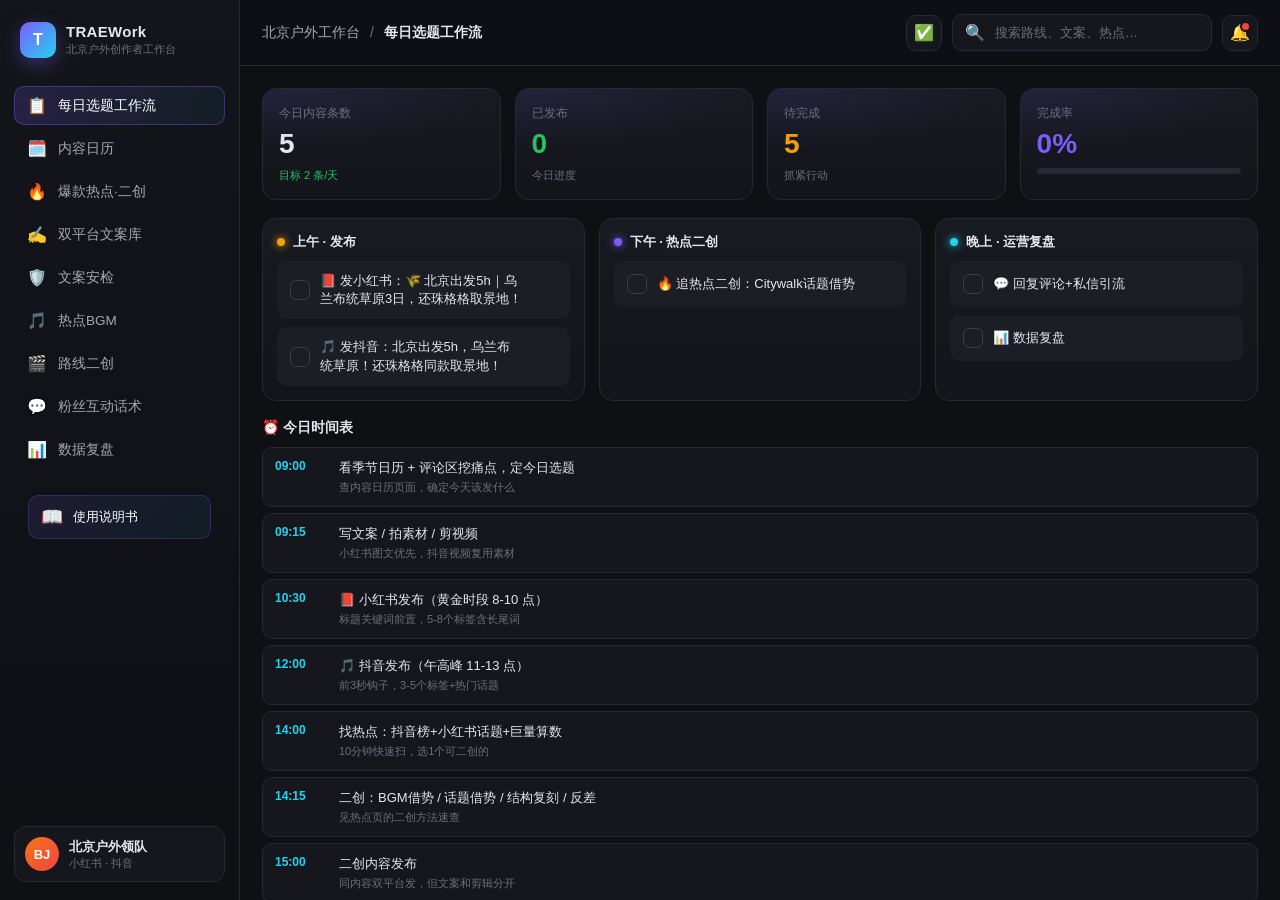
==== commit 8be6695c: "侧边栏添加使用说明书入口" ====
--- a/app/index.html
+++ b/app/index.html
@@ -63,7 +63,13 @@
         <span class="nav-label">数据复盘</span>
       </button>
     </nav>
-    <div class="sidebar-foot">
+    <div style="padding:0 14px;margin-top:8px">
+  <a href="./manual.html" style="display:flex;align-items:center;gap:10px;padding:10px 12px;border-radius:10px;background:linear-gradient(135deg,rgba(124,92,255,.12),rgba(34,211,238,.06));border:1px solid rgba(124,92,255,.25);color:#fff;text-decoration:none;font-size:13px">
+    <span style="font-size:18px">📖</span>
+    <span>使用说明书</span>
+  </a>
+</div>
+<div class="sidebar-foot">
       <div class="user-chip">
         <div class="avatar">BJ</div>
         <div>
